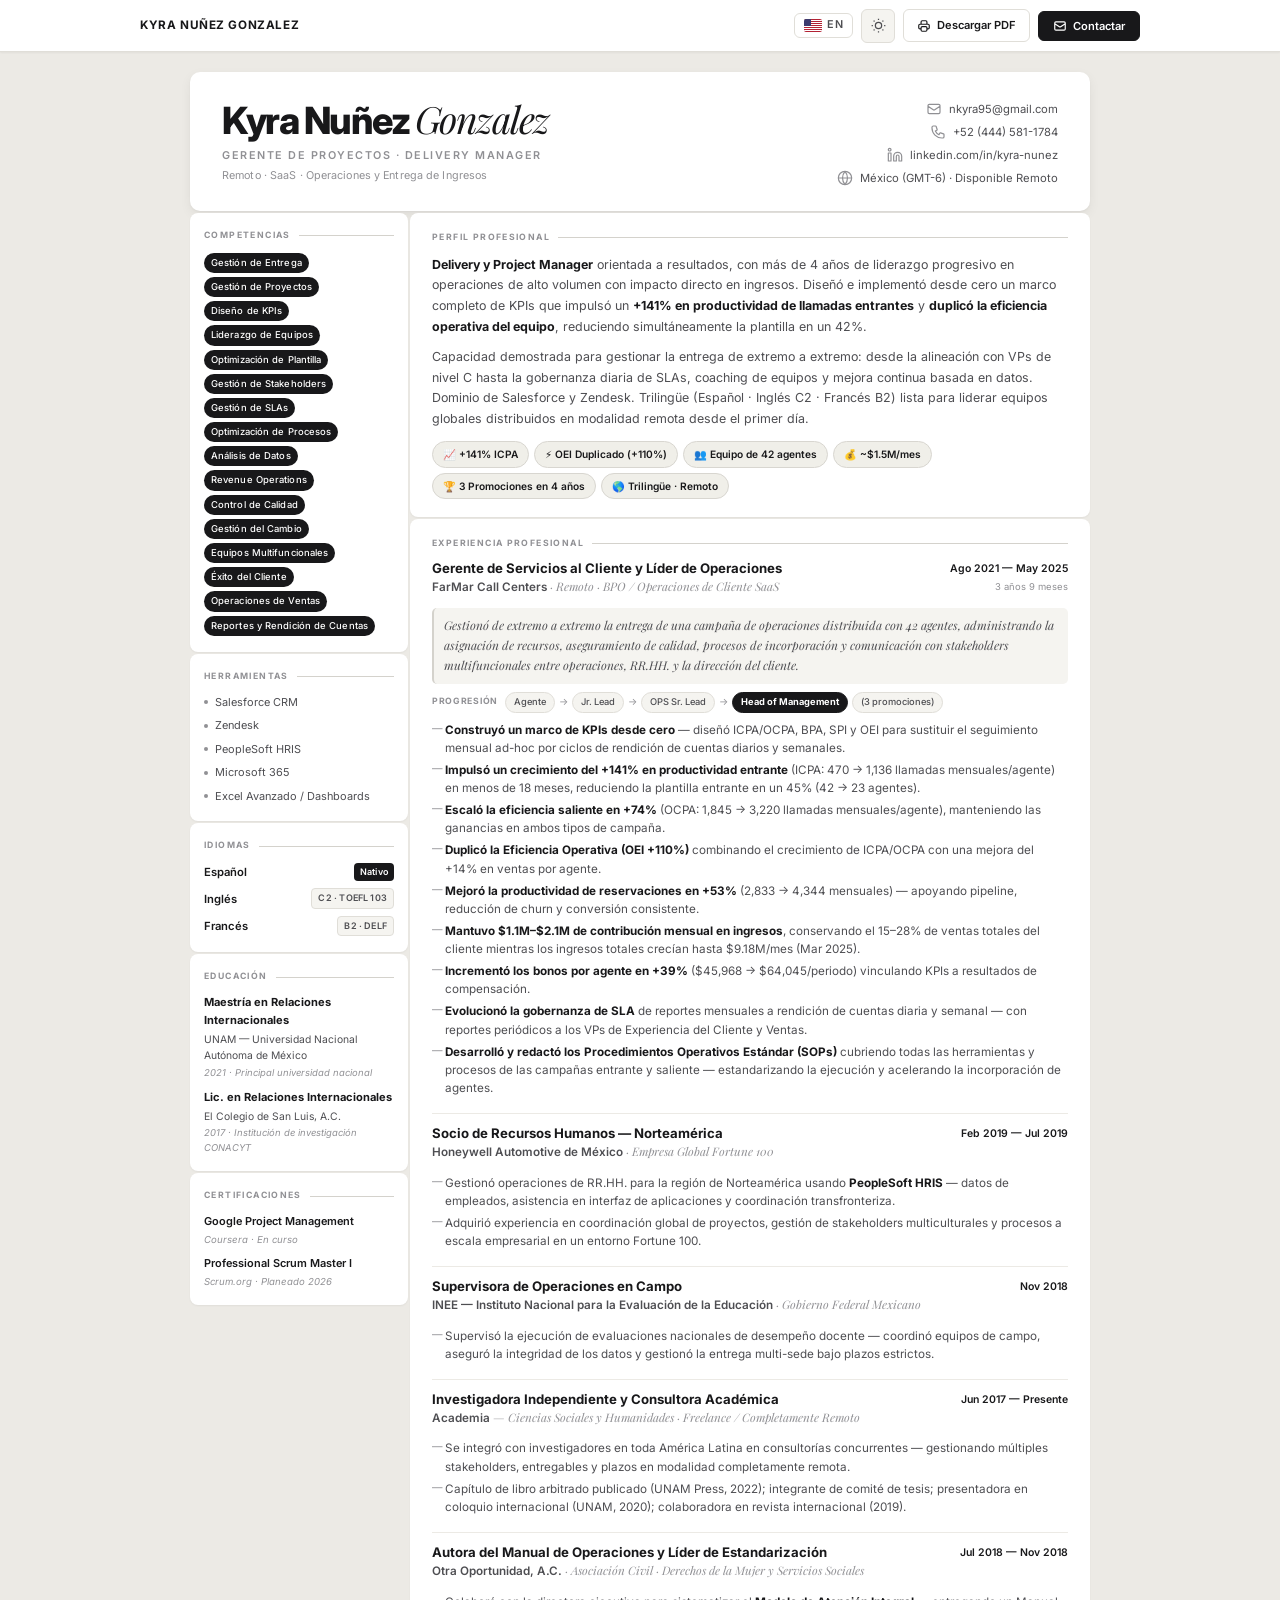
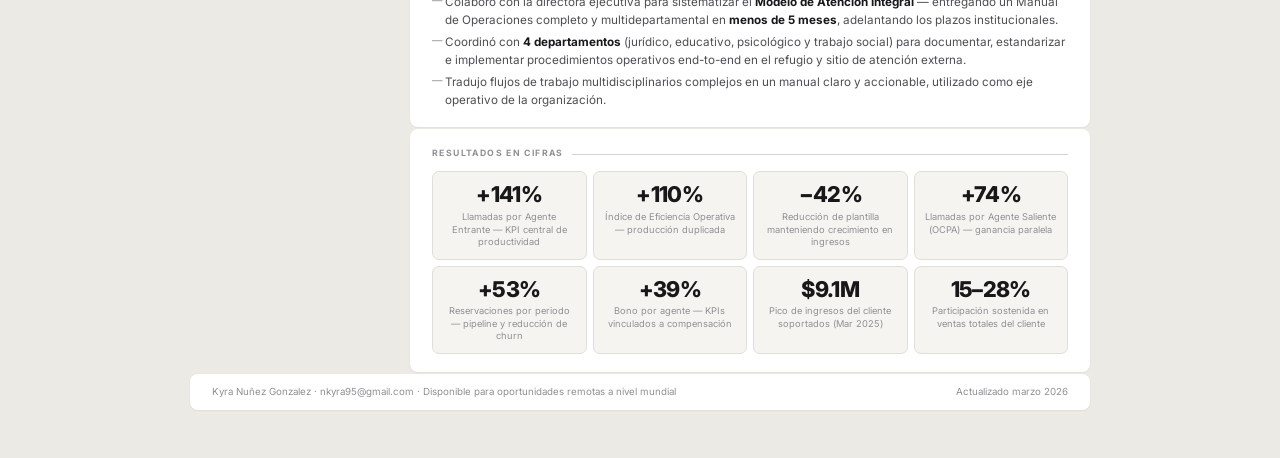
==== index-es.html @ ecb57316 "Add language switcher with flags, fix ES PDF download button" ====
<!DOCTYPE html>
<html lang="es" data-theme="light">
<head>
  <meta charset="UTF-8" />
  <meta name="viewport" content="width=device-width, initial-scale=1.0" />
  <title>Kyra Nuñez Gonzalez — Gerente de Proyectos | Delivery Manager</title>
  <link rel="preconnect" href="https://fonts.googleapis.com" />
  <link rel="preconnect" href="https://fonts.gstatic.com" crossorigin />
  <link href="https://fonts.googleapis.com/css2?family=Inter:wght@300;400;500;600;700;800&family=Playfair+Display:ital@1&display=swap" rel="stylesheet" />
  <link rel="stylesheet" href="style.css" />
</head>
<body>

  <div class="toolbar no-print">
    <div class="toolbar-inner">
      <span class="toolbar-brand">Kyra Nuñez Gonzalez</span>
      <div class="toolbar-actions">
        <a class="lang-switch no-print" href="index.html" title="View in English">
          <svg width="18" height="13" viewBox="0 0 18 13" style="border-radius:2px;display:block"><rect width="18" height="13" fill="#B22234"/><rect y="1" width="18" height="1" fill="#fff"/><rect y="3" width="18" height="1" fill="#fff"/><rect y="5" width="18" height="1" fill="#fff"/><rect y="7" width="18" height="1" fill="#fff"/><rect y="9" width="18" height="1" fill="#fff"/><rect y="11" width="18" height="1" fill="#fff"/><rect width="7" height="7" fill="#3C3B6E"/></svg>
          <span>EN</span>
        </a>
        <button class="btn-icon" id="themeToggle" title="Cambiar tema" aria-label="Cambiar tema">
          <svg id="iconSun" width="15" height="15" fill="none" viewBox="0 0 24 24" stroke="currentColor" stroke-width="2"><circle cx="12" cy="12" r="5"/><path d="M12 1v2M12 21v2M4.22 4.22l1.42 1.42M18.36 18.36l1.42 1.42M1 12h2M21 12h2M4.22 19.78l1.42-1.42M18.36 5.64l1.42-1.42"/></svg>
          <svg id="iconMoon" width="15" height="15" fill="none" viewBox="0 0 24 24" stroke="currentColor" stroke-width="2" style="display:none"><path d="M21 12.79A9 9 0 1111.21 3 7 7 0 0021 12.79z"/></svg>
        </button>
        <a class="btn-outline no-print" href="Kyra_Nunez_CV_2026_EN.pdf" download="Kyra_Nunez_CV_2026_EN.pdf">
          <svg width="14" height="14" fill="none" viewBox="0 0 24 24" stroke="currentColor" stroke-width="2"><path d="M17 17h2a2 2 0 002-2v-4a2 2 0 00-2-2H5a2 2 0 00-2 2v4a2 2 0 002 2h2m2 4h6a2 2 0 002-2v-4a2 2 0 00-2-2H9a2 2 0 00-2 2v4a2 2 0 002 2zm8-12V5a2 2 0 00-2-2H9a2 2 0 00-2 2v4h10z"/></svg>
          Descargar PDF
        </a>
        <button class="btn-primary no-print" onclick="copyEmail()">
          <svg width="14" height="14" fill="none" viewBox="0 0 24 24" stroke="currentColor" stroke-width="2"><path d="M3 8l7.89 5.26a2 2 0 002.22 0L21 8M5 19h14a2 2 0 002-2V7a2 2 0 00-2-2H5a2 2 0 00-2 2v10a2 2 0 002 2z"/></svg>
          Contactar
        </button>
      </div>
    </div>
  </div>

  <div class="cv-page-wrapper">
    <div class="cv-page">

      <header class="cv-header">
        <div class="header-left">
          <h1 class="name">Kyra Nuñez <span class="name-serif">Gonzalez</span></h1>
          <p class="title">Gerente de Proyectos · Delivery Manager</p>
          <p class="subtitle">Remoto · SaaS · Operaciones y Entrega de Ingresos</p>
        </div>
        <div class="header-right">
          <div class="contact-grid">
            <a href="mailto:nkyra95@gmail.com" class="contact-item">
              <svg class="ci-icon" fill="none" viewBox="0 0 24 24" stroke="currentColor" stroke-width="1.8"><path stroke-linecap="round" stroke-linejoin="round" d="M3 8l7.89 5.26a2 2 0 002.22 0L21 8M5 19h14a2 2 0 002-2V7a2 2 0 00-2-2H5a2 2 0 00-2 2v10a2 2 0 002 2z"/></svg>
              nkyra95@gmail.com
            </a>
            <a href="tel:+524445811784" class="contact-item">
              <svg class="ci-icon" fill="none" viewBox="0 0 24 24" stroke="currentColor" stroke-width="1.8"><path stroke-linecap="round" stroke-linejoin="round" d="M3 5a2 2 0 012-2h3.28a1 1 0 01.948.684l1.498 4.493a1 1 0 01-.502 1.21l-2.257 1.13a11.042 11.042 0 005.516 5.516l1.13-2.257a1 1 0 011.21-.502l4.493 1.498a1 1 0 01.684.949V19a2 2 0 01-2 2h-1C9.716 21 3 14.284 3 6V5z"/></svg>
              +52 (444) 581-1784
            </a>
            <a href="https://www.linkedin.com/in/kyra-n%C3%BA%C3%B1ez-gonz%C3%A1lez-5ab822146/" target="_blank" class="contact-item">
              <svg class="ci-icon" fill="none" viewBox="0 0 24 24" stroke="currentColor" stroke-width="1.8"><path stroke-linecap="round" stroke-linejoin="round" d="M16 8a6 6 0 016 6v7h-4v-7a2 2 0 00-2-2 2 2 0 00-2 2v7h-4v-7a6 6 0 016-6zM2 9h4v12H2z"/><circle cx="4" cy="4" r="2" stroke="currentColor" stroke-width="1.8"/></svg>
              linkedin.com/in/kyra-nunez
            </a>
            <div class="contact-item">
              <svg class="ci-icon" fill="none" viewBox="0 0 24 24" stroke="currentColor" stroke-width="1.8"><circle cx="12" cy="12" r="10"/><path d="M2 12h20M12 2a15.3 15.3 0 010 20M12 2a15.3 15.3 0 000 20"/></svg>
              México (GMT-6) · Disponible Remoto
            </div>
          </div>
        </div>
      </header>

      <div class="cv-body">

        <aside class="cv-sidebar">
          <div class="sidebar-card">
            <h2 class="section-heading">Competencias</h2>
            <div class="tag-grid">
              <span class="tag">Gestión de Entrega</span>
              <span class="tag">Gestión de Proyectos</span>
              <span class="tag">Diseño de KPIs</span>
              <span class="tag">Liderazgo de Equipos</span>
              <span class="tag">Optimización de Plantilla</span>
              <span class="tag">Gestión de Stakeholders</span>
              <span class="tag">Gestión de SLAs</span>
              <span class="tag">Optimización de Procesos</span>
              <span class="tag">Análisis de Datos</span>
              <span class="tag">Revenue Operations</span>
              <span class="tag">Control de Calidad</span>
              <span class="tag">Gestión del Cambio</span>
              <span class="tag">Equipos Multifuncionales</span>
              <span class="tag">Éxito del Cliente</span>
              <span class="tag">Operaciones de Ventas</span>
              <span class="tag">Reportes y Rendición de Cuentas</span>
            </div>
          </div>
          <div class="sidebar-card">
            <h2 class="section-heading">Herramientas</h2>
            <ul class="tool-list">
              <li class="tool-row"><span class="tool-dot"></span>Salesforce CRM</li>
              <li class="tool-row"><span class="tool-dot"></span>Zendesk</li>
              <li class="tool-row"><span class="tool-dot"></span>PeopleSoft HRIS</li>
              <li class="tool-row"><span class="tool-dot"></span>Microsoft 365</li>
              <li class="tool-row"><span class="tool-dot"></span>Excel Avanzado / Dashboards</li>
            </ul>
          </div>
          <div class="sidebar-card">
            <h2 class="section-heading">Idiomas</h2>
            <ul class="lang-list">
              <li class="lang-row"><span class="lang-name">Español</span><span class="lang-badge badge-native">Nativo</span></li>
              <li class="lang-row"><span class="lang-name">Inglés</span><span class="lang-badge badge-c2">C2 · TOEFL 103</span></li>
              <li class="lang-row"><span class="lang-name">Francés</span><span class="lang-badge badge-b2">B2 · DELF</span></li>
            </ul>
          </div>
          <div class="sidebar-card">
            <h2 class="section-heading">Educación</h2>
            <ul class="edu-list">
              <li>
                <p class="edu-degree">Maestría en Relaciones Internacionales</p>
                <p class="edu-school">UNAM — Universidad Nacional Autónoma de México</p>
                <p class="edu-year">2021 · Principal universidad nacional</p>
              </li>
              <li>
                <p class="edu-degree">Lic. en Relaciones Internacionales</p>
                <p class="edu-school">El Colegio de San Luis, A.C.</p>
                <p class="edu-year">2017 · Institución de investigación CONACYT</p>
              </li>
            </ul>
          </div>
          <div class="sidebar-card">
            <h2 class="section-heading">Certificaciones</h2>
            <ul class="cert-list">
              <li><p class="cert-name">Google Project Management</p><p class="cert-sub">Coursera · En curso</p></li>
              <li><p class="cert-name">Professional Scrum Master I</p><p class="cert-sub">Scrum.org · Planeado 2026</p></li>
            </ul>
          </div>
        </aside>

        <main class="cv-main">
          <div class="main-card">
            <h2 class="section-heading">Perfil Profesional</h2>
            <p class="summary-text"><strong>Delivery y Project Manager</strong> orientada a resultados, con más de 4 años de liderazgo progresivo en operaciones de alto volumen con impacto directo en ingresos. Diseñó e implementó desde cero un marco completo de KPIs que impulsó un <strong>+141% en productividad de llamadas entrantes</strong> y <strong>duplicó la eficiencia operativa del equipo</strong>, reduciendo simultáneamente la plantilla en un 42%.</p>
            <p class="summary-text">Capacidad demostrada para gestionar la entrega de extremo a extremo: desde la alineación con VPs de nivel C hasta la gobernanza diaria de SLAs, coaching de equipos y mejora continua basada en datos. Dominio de Salesforce y Zendesk. Trilingüe (Español · Inglés C2 · Francés B2) lista para liderar equipos globales distribuidos en modalidad remota desde el primer día.</p>
            <div class="chips">
              <span class="chip">📈 +141% ICPA</span>
              <span class="chip">⚡ OEI Duplicado (+110%)</span>
              <span class="chip">👥 Equipo de 42 agentes</span>
              <span class="chip">💰 ~$1.5M/mes</span>
              <span class="chip">🏆 3 Promociones en 4 años</span>
              <span class="chip">🌎 Trilingüe · Remoto</span>
            </div>
          </div>

          <div class="main-card">
            <h2 class="section-heading">Experiencia Profesional</h2>

            <div class="job">
              <div class="job-header">
                <div>
                  <h3 class="job-title">Gerente de Servicios al Cliente y Líder de Operaciones</h3>
                  <p class="job-company"><strong>FarMar Call Centers</strong> · Remoto · BPO / Operaciones de Cliente SaaS</p>
                </div>
                <div class="job-meta">
                  <span class="job-dates">Ago 2021 — May 2025</span>
                  <span class="job-tenure">3 años 9 meses</span>
                </div>
              </div>
              <p class="job-overview">Gestionó de extremo a extremo la entrega de una campaña de operaciones distribuida con 42 agentes, administrando la asignación de recursos, aseguramiento de calidad, procesos de incorporación y comunicación con stakeholders multifuncionales entre operaciones, RR.HH. y la dirección del cliente.</p>
              <div class="job-progression">
                <span class="prog-label">Progresión</span>
                <span class="prog-step">Agente</span><span class="prog-arrow">→</span>
                <span class="prog-step">Jr. Lead</span><span class="prog-arrow">→</span>
                <span class="prog-step">OPS Sr. Lead</span><span class="prog-arrow">→</span>
                <span class="prog-step final">Head of Management</span>
                <span class="prog-step">(3 promociones)</span>
              </div>
              <ul class="job-bullets">
                <li><strong>Construyó un marco de KPIs desde cero</strong> — diseñó ICPA/OCPA, BPA, SPI y OEI para sustituir el seguimiento mensual ad-hoc por ciclos de rendición de cuentas diarios y semanales.</li>
                <li><strong>Impulsó un crecimiento del +141% en productividad entrante</strong> (ICPA: 470 → 1,136 llamadas mensuales/agente) en menos de 18 meses, reduciendo la plantilla entrante en un 45% (42 → 23 agentes).</li>
                <li><strong>Escaló la eficiencia saliente en +74%</strong> (OCPA: 1,845 → 3,220 llamadas mensuales/agente), manteniendo las ganancias en ambos tipos de campaña.</li>
                <li><strong>Duplicó la Eficiencia Operativa (OEI +110%)</strong> combinando el crecimiento de ICPA/OCPA con una mejora del +14% en ventas por agente.</li>
                <li><strong>Mejoró la productividad de reservaciones en +53%</strong> (2,833 → 4,344 mensuales) — apoyando pipeline, reducción de churn y conversión consistente.</li>
                <li><strong>Mantuvo $1.1M–$2.1M de contribución mensual en ingresos</strong>, conservando el 15–28% de ventas totales del cliente mientras los ingresos totales crecían hasta $9.18M/mes (Mar 2025).</li>
                <li><strong>Incrementó los bonos por agente en +39%</strong> ($45,968 → $64,045/periodo) vinculando KPIs a resultados de compensación.</li>
                <li><strong>Evolucionó la gobernanza de SLA</strong> de reportes mensuales a rendición de cuentas diaria y semanal — con reportes periódicos a los VPs de Experiencia del Cliente y Ventas.</li>
                <li><strong>Desarrolló y redactó los Procedimientos Operativos Estándar (SOPs)</strong> cubriendo todas las herramientas y procesos de las campañas entrante y saliente — estandarizando la ejecución y acelerando la incorporación de agentes.</li>
              </ul>
            </div>

            <div class="job-divider"></div>

            <div class="job">
              <div class="job-header">
                <div>
                  <h3 class="job-title">Socio de Recursos Humanos — Norteamérica</h3>
                  <p class="job-company"><strong>Honeywell Automotive de México</strong> · Empresa Global Fortune 100</p>
                </div>
                <div class="job-meta"><span class="job-dates">Feb 2019 — Jul 2019</span></div>
              </div>
              <ul class="job-bullets">
                <li>Gestionó operaciones de RR.HH. para la región de Norteamérica usando <strong>PeopleSoft HRIS</strong> — datos de empleados, asistencia en interfaz de aplicaciones y coordinación transfronteriza.</li>
                <li>Adquirió experiencia en coordinación global de proyectos, gestión de stakeholders multiculturales y procesos a escala empresarial en un entorno Fortune 100.</li>
              </ul>
            </div>

            <div class="job-divider"></div>

            <div class="job">
              <div class="job-header">
                <div>
                  <h3 class="job-title">Supervisora de Operaciones en Campo</h3>
                  <p class="job-company"><strong>INEE — Instituto Nacional para la Evaluación de la Educación</strong> · Gobierno Federal Mexicano</p>
                </div>
                <div class="job-meta"><span class="job-dates">Nov 2018</span></div>
              </div>
              <ul class="job-bullets">
                <li>Supervisó la ejecución de evaluaciones nacionales de desempeño docente — coordinó equipos de campo, aseguró la integridad de los datos y gestionó la entrega multi-sede bajo plazos estrictos.</li>
              </ul>
            </div>

            <div class="job-divider"></div>

            <div class="job">
              <div class="job-header">
                <div>
                  <h3 class="job-title">Investigadora Independiente y Consultora Académica</h3>
                  <p class="job-company"><strong>Academia</strong> — Ciencias Sociales y Humanidades · Freelance / Completamente Remoto</p>
                </div>
                <div class="job-meta"><span class="job-dates">Jun 2017 — Presente</span></div>
              </div>
              <ul class="job-bullets">
                <li>Se integró con investigadores en toda América Latina en consultorías concurrentes — gestionando múltiples stakeholders, entregables y plazos en modalidad completamente remota.</li>
                <li>Capítulo de libro arbitrado publicado (UNAM Press, 2022); integrante de comité de tesis; presentadora en coloquio internacional (UNAM, 2020); colaboradora en revista internacional (2019).</li>
              </ul>
            </div>

            <div class="job-divider"></div>

            <div class="job">
              <div class="job-header">
                <div>
                  <h3 class="job-title">Autora del Manual de Operaciones y Líder de Estandarización</h3>
                  <p class="job-company"><strong>Otra Oportunidad, A.C.</strong> · Asociación Civil · Derechos de la Mujer y Servicios Sociales</p>
                </div>
                <div class="job-meta"><span class="job-dates">Jul 2018 — Nov 2018</span></div>
              </div>
              <ul class="job-bullets">
                <li>Colaboró con la directora ejecutiva para sistematizar el <strong>Modelo de Atención Integral</strong> — entregando un Manual de Operaciones completo y multidepartamental en <strong>menos de 5 meses</strong>, adelantando los plazos institucionales.</li>
                <li>Coordinó con <strong>4 departamentos</strong> (jurídico, educativo, psicológico y trabajo social) para documentar, estandarizar e implementar procedimientos operativos end-to-end en el refugio y sitio de atención externa.</li>
                <li>Tradujo flujos de trabajo multidisciplinarios complejos en un manual claro y accionable, utilizado como eje operativo de la organización.</li>
              </ul>
            </div>
          </div>

          <div class="main-card">
            <h2 class="section-heading">Resultados en Cifras</h2>
            <div class="achievements-grid">
              <div class="achievement-card"><div class="achievement-metric">+141%</div><div class="achievement-label">Llamadas por Agente Entrante — KPI central de productividad</div></div>
              <div class="achievement-card"><div class="achievement-metric">+110%</div><div class="achievement-label">Índice de Eficiencia Operativa — producción duplicada</div></div>
              <div class="achievement-card"><div class="achievement-metric">−42%</div><div class="achievement-label">Reducción de plantilla manteniendo crecimiento en ingresos</div></div>
              <div class="achievement-card"><div class="achievement-metric">+74%</div><div class="achievement-label">Llamadas por Agente Saliente (OCPA) — ganancia paralela</div></div>
              <div class="achievement-card"><div class="achievement-metric">+53%</div><div class="achievement-label">Reservaciones por periodo — pipeline y reducción de churn</div></div>
              <div class="achievement-card"><div class="achievement-metric">+39%</div><div class="achievement-label">Bono por agente — KPIs vinculados a compensación</div></div>
              <div class="achievement-card"><div class="achievement-metric">$9.1M</div><div class="achievement-label">Pico de ingresos del cliente soportados (Mar 2025)</div></div>
              <div class="achievement-card"><div class="achievement-metric">15–28%</div><div class="achievement-label">Participación sostenida en ventas totales del cliente</div></div>
            </div>
          </div>
        </main>
      </div>

      <footer class="cv-footer no-print">
        <span>Kyra Nuñez Gonzalez · nkyra95@gmail.com · Disponible para oportunidades remotas a nivel mundial</span>
        <span>Actualizado marzo 2026</span>
      </footer>
    </div>
  </div>

  <script src="app.js"></script>
</body>
</html>
---- style.css ----
/* ═══════════════════════════════════════════════════════════
   KYRA NUÑEZ GONZALEZ — CV 2026
   Design: Editorial × Tech Industry
   B&W typographic contrast · Cards on warm gray · Dark mode
   ═══════════════════════════════════════════════════════════ */

/* ── GOOGLE FONTS ── */
@import url('https://fonts.googleapis.com/css2?family=Inter:wght@300;400;500;600;700;800&family=Playfair+Display:ital@1&display=swap');

/* ── LIGHT MODE TOKENS ── */
:root {
  --bg:           #ECEAE5;
  --surface:      #FFFFFF;
  --surface-2:    #F5F4F0;
  --text-1:       #18181A;
  --text-2:       #4E4E52;
  --text-3:       #909094;
  --border:       #E0DED8;
  --border-light: #ECEAE5;
  --tag-bg:       #18181A;
  --tag-text:     #FFFFFF;
  --chip-bg:      #F0EFE9;
  --chip-border:  #D8D6D0;
  --rule:         #D4D2CC;
  --progression-bg: #F7F6F2;
  --card-shadow:  0 1px 2px rgba(0,0,0,.04), 0 4px 12px rgba(0,0,0,.06);
  --card-shadow-sm: 0 1px 2px rgba(0,0,0,.05);
  --promo-line:   #18181A;
  --font-body:    'Inter', system-ui, -apple-system, sans-serif;
  --font-serif:   'Playfair Display', Georgia, 'Times New Roman', serif;
}

/* ── DARK MODE TOKENS ── */
[data-theme="dark"] {
  --bg:           #141412;
  --surface:      #1E1E1C;
  --surface-2:    #252523;
  --text-1:       #F0EFEB;
  --text-2:       #A8A8A3;
  --text-3:       #686864;
  --border:       #2C2C2A;
  --border-light: #242422;
  --tag-bg:       #F0EFEB;
  --tag-text:     #18181A;
  --chip-bg:      #252523;
  --chip-border:  #383836;
  --rule:         #303030;
  --progression-bg: #232321;
  --card-shadow:  0 1px 2px rgba(0,0,0,.3), 0 4px 12px rgba(0,0,0,.25);
  --card-shadow-sm: 0 1px 2px rgba(0,0,0,.3);
  --promo-line:   #F0EFEB;
}

/* ── RESET ── */
*, *::before, *::after { box-sizing: border-box; margin: 0; padding: 0; }
html { font-size: 15px; scroll-behavior: smooth; }
body {
  font-family: var(--font-body);
  background: var(--bg);
  color: var(--text-1);
  line-height: 1.6;
  -webkit-font-smoothing: antialiased;
  -moz-osx-font-smoothing: grayscale;
  transition: background .25s, color .25s;
}
a { color: inherit; text-decoration: none; }
ul { list-style: none; }

/* ══════════════════════════════════════
   TOOLBAR
══════════════════════════════════════ */
.toolbar {
  position: fixed; top: 0; left: 0; right: 0;
  height: 52px;
  background: var(--surface);
  border-bottom: 1px solid var(--border);
  display: flex; align-items: center;
  z-index: 100;
  box-shadow: var(--card-shadow-sm);
  transition: background .25s, border-color .25s;
}
.toolbar-inner {
  width: 100%; max-width: 1040px;
  margin: 0 auto; padding: 0 20px;
  display: flex; align-items: center; justify-content: space-between;
}
.toolbar-brand {
  font-size: .78rem; font-weight: 700;
  letter-spacing: .05em; text-transform: uppercase;
  color: var(--text-1);
}
.toolbar-actions { display: flex; gap: 8px; align-items: center; }

.lang-switch {
  display: flex; align-items: center; gap: 5px;
  padding: 5px 9px;
  border: 1.5px solid var(--border);
  border-radius: 6px;
  background: transparent;
  color: var(--text-2);
  font-family: var(--font-body);
  font-size: .72rem; font-weight: 600;
  letter-spacing: .03em;
  text-decoration: none;
  cursor: pointer; transition: all .15s;
  line-height: 1;
}
.lang-switch:hover {
  background: var(--surface-2);
  border-color: var(--text-3);
  color: var(--text-1);
}

.btn-icon {
  width: 34px; height: 34px;
  display: flex; align-items: center; justify-content: center;
  background: var(--surface-2);
  border: 1px solid var(--border);
  border-radius: 6px;
  color: var(--text-2);
  cursor: pointer;
  transition: all .15s;
}
.btn-icon:hover { background: var(--text-1); color: var(--surface); border-color: var(--text-1); }

.btn-outline {
  display: flex; align-items: center; gap: 6px;
  text-decoration: none;
  padding: 7px 13px;
  background: var(--surface);
  border: 1.5px solid var(--border);
  border-radius: 6px;
  color: var(--text-1);
  font-family: var(--font-body);
  font-size: .74rem; font-weight: 600;
  cursor: pointer; transition: all .15s;
}
.btn-outline:hover { background: var(--text-1); color: var(--surface); border-color: var(--text-1); }

.btn-primary {
  display: flex; align-items: center; gap: 6px;
  padding: 7px 14px;
  background: var(--text-1);
  border: 1.5px solid var(--text-1);
  border-radius: 6px;
  color: var(--surface);
  font-family: var(--font-body);
  font-size: .74rem; font-weight: 600;
  cursor: pointer; transition: all .15s;
}
.btn-primary:hover { opacity: .82; }

/* ══════════════════════════════════════
   PAGE WRAPPER
══════════════════════════════════════ */
.cv-page-wrapper {
  padding: 72px 16px 48px;
  display: flex; justify-content: center;
  min-height: 100vh;
}
.cv-page {
  width: 900px; max-width: 100%;
  display: flex; flex-direction: column;
  gap: 2px;
}

/* ══════════════════════════════════════
   HEADER CARD
══════════════════════════════════════ */
.cv-header {
  background: var(--surface);
  border-radius: 10px;
  box-shadow: var(--card-shadow);
  padding: 28px 32px 24px;
  display: flex; align-items: flex-start;
  justify-content: space-between; gap: 24px;
  transition: background .25s, box-shadow .25s;
}
.header-left {}
.name {
  font-size: 2.5rem; font-weight: 800;
  letter-spacing: -.04em; line-height: 1;
  color: var(--text-1);
}
.name-serif {
  font-family: var(--font-serif);
  font-weight: 400;
  font-style: italic;
}
.title {
  margin-top: 7px;
  font-size: .72rem; font-weight: 600;
  letter-spacing: .14em; text-transform: uppercase;
  color: var(--text-3);
}
.subtitle {
  margin-top: 3px;
  font-size: .72rem;
  color: var(--text-3);
  letter-spacing: .01em;
}
.header-right { flex-shrink: 0; }
.contact-grid {
  display: flex; flex-direction: column;
  gap: 5px; align-items: flex-end;
}
.contact-item {
  display: flex; align-items: center; gap: 7px;
  font-size: .75rem; color: var(--text-2);
  transition: color .15s;
}
.contact-item:hover { color: var(--text-1); }
.ci-icon {
  width: 16px; height: 16px; flex-shrink: 0;
  color: var(--text-3);
}

/* ══════════════════════════════════════
   BODY GRID
══════════════════════════════════════ */
.cv-body {
  display: grid;
  grid-template-columns: 218px 1fr;
  gap: 2px;
  align-items: start;
}

/* ── SIDEBAR ── */
.cv-sidebar {
  display: flex; flex-direction: column; gap: 2px;
}
.sidebar-card {
  background: var(--surface);
  border-radius: 8px;
  box-shadow: var(--card-shadow-sm);
  padding: 16px 14px;
  transition: background .25s;
}

/* ── MAIN ── */
.cv-main {
  display: flex; flex-direction: column; gap: 2px;
}
.main-card {
  background: var(--surface);
  border-radius: 8px;
  box-shadow: var(--card-shadow-sm);
  padding: 18px 22px;
  transition: background .25s;
}

/* ══════════════════════════════════════
   SECTION HEADINGS — editorial rule style
══════════════════════════════════════ */
.section-heading {
  font-size: .58rem; font-weight: 700;
  letter-spacing: .16em; text-transform: uppercase;
  color: var(--text-3);
  display: flex; align-items: center; gap: 8px;
  margin-bottom: 10px;
}
.section-heading::after {
  content: '';
  flex: 1; height: 1px;
  background: var(--rule);
}

/* ══════════════════════════════════════
   SIDEBAR COMPONENTS
══════════════════════════════════════ */

/* Tags */
.tag-grid { display: flex; flex-wrap: wrap; gap: 4px; }
.tag {
  display: inline-block;
  padding: 3px 7px;
  background: var(--tag-bg);
  color: var(--tag-text);
  border-radius: 100px;
  font-size: .63rem; font-weight: 500;
  line-height: 1.5;
  letter-spacing: .01em;
  transition: background .25s, color .25s;
}

/* Tools */
.tool-list { display: flex; flex-direction: column; gap: 6px; }
.tool-row {
  display: flex; align-items: center; gap: 7px;
  font-size: .73rem; color: var(--text-2);
}
.tool-dot {
  width: 4px; height: 4px; flex-shrink: 0;
  background: var(--text-3); border-radius: 50%;
}

/* Languages */
.lang-list { display: flex; flex-direction: column; gap: 7px; }
.lang-row {
  display: flex; align-items: center;
  justify-content: space-between;
}
.lang-name { font-size: .75rem; font-weight: 600; color: var(--text-1); }
.lang-badge {
  font-size: .6rem; font-weight: 600;
  padding: 2px 6px; border-radius: 4px;
  letter-spacing: .02em;
}
.badge-native { background: var(--text-1); color: var(--surface); }
.badge-c2 { background: var(--surface-2); color: var(--text-2); border: 1px solid var(--border); }
.badge-b2 { background: var(--surface-2); color: var(--text-2); border: 1px solid var(--border); }

/* Education */
.edu-list { display: flex; flex-direction: column; gap: 9px; }
.edu-degree { font-size: .74rem; font-weight: 700; color: var(--text-1); }
.edu-school { font-size: .69rem; color: var(--text-2); margin-top: 1px; }
.edu-year   { font-size: .63rem; color: var(--text-3); margin-top: 1px; font-style: italic; }

/* Certifications */
.cert-list { display: flex; flex-direction: column; gap: 8px; }
.cert-name { font-size: .73rem; font-weight: 600; color: var(--text-1); }
.cert-sub  { font-size: .64rem; color: var(--text-3); margin-top: 1px; font-style: italic; }

/* ══════════════════════════════════════
   SUMMARY
══════════════════════════════════════ */
.summary-text {
  font-size: .83rem; line-height: 1.65;
  color: var(--text-2); margin-bottom: 10px;
}
.summary-text strong { color: var(--text-1); font-weight: 700; }
.summary-text:last-of-type { margin-bottom: 12px; }
.chips {
  display: flex; flex-wrap: wrap; gap: 5px;
}
.chip {
  display: inline-flex; align-items: center; gap: 4px;
  padding: 4px 10px;
  background: var(--chip-bg);
  border: 1px solid var(--chip-border);
  border-radius: 100px;
  font-size: .68rem; font-weight: 600;
  color: var(--text-1);
  transition: background .25s, border-color .25s;
}
.chip-icon { width: 11px; height: 11px; flex-shrink: 0; }

/* ══════════════════════════════════════
   EXPERIENCE
══════════════════════════════════════ */
.job { margin-bottom: 16px; }
.job:last-child { margin-bottom: 0; }

.job-header {
  display: flex; align-items: flex-start;
  justify-content: space-between; gap: 10px;
  margin-bottom: 4px;
}
.job-title {
  font-size: .88rem; font-weight: 700;
  color: var(--text-1); line-height: 1.2;
}
.job-meta {
  display: flex; flex-direction: column; align-items: flex-end;
  flex-shrink: 0;
}
.job-dates {
  font-size: .7rem; font-weight: 600;
  color: var(--text-1); white-space: nowrap;
}
.job-tenure {
  font-size: .63rem; color: var(--text-3);
  margin-top: 1px;
}
.job-company {
  font-family: var(--font-serif);
  font-style: italic;
  font-size: .78rem; color: var(--text-3);
  margin-bottom: 8px;
}
.job-company strong { font-family: var(--font-body); font-style: normal; font-weight: 600; color: var(--text-2); }

/* Job overview — editorial lede */
.job-overview {
  font-family: var(--font-serif);
  font-style: italic;
  font-size: .8rem; line-height: 1.65;
  color: var(--text-2);
  margin-bottom: 8px;
  padding: 8px 10px;
  background: var(--surface-2);
  border-radius: 5px;
  border-left: 2px solid var(--rule);
}

/* Career progression */
.job-progression {
  font-size: .66rem;
  margin-bottom: 8px;
  display: flex; align-items: center; gap: 4px;
  flex-wrap: wrap;
}
.prog-label {
  font-weight: 700; color: var(--text-3);
  font-size: .58rem; letter-spacing: .08em; text-transform: uppercase;
  margin-right: 3px;
}
.prog-step {
  display: inline-flex; align-items: center;
  padding: 2px 8px;
  background: var(--surface-2);
  border: 1px solid var(--border);
  border-radius: 100px;
  font-size: .62rem; font-weight: 500;
  color: var(--text-2);
  transition: background .2s, color .2s, border-color .2s;
}
.prog-step.final {
  background: var(--tag-bg);
  color: var(--tag-text);
  border-color: var(--tag-bg);
  font-weight: 700;
}
.prog-arrow { color: var(--text-3); font-size: .65rem; line-height: 1; }

/* Bullets */
.job-bullets { display: flex; flex-direction: column; gap: 4px; }
.job-bullets li {
  font-size: .78rem; color: var(--text-2);
  line-height: 1.55; padding-left: 13px;
  position: relative;
}
.job-bullets li::before {
  content: '—';
  position: absolute; left: 0;
  color: var(--text-3); font-size: .7rem; top: 0;
}
.job-bullets li strong { color: var(--text-1); font-weight: 700; }

/* Job divider */
.job-divider {
  height: 1px; background: var(--border-light);
  margin: 12px 0;
}

/* ══════════════════════════════════════
   ACHIEVEMENTS GRID
══════════════════════════════════════ */
.achievements-grid {
  display: grid;
  grid-template-columns: repeat(4, 1fr);
  gap: 6px;
}
.achievement-card {
  background: var(--surface-2);
  border: 1px solid var(--border);
  border-radius: 7px;
  padding: 12px 10px 10px;
  text-align: center;
  transition: background .15s, border-color .15s, transform .35s, opacity .35s;
}
.achievement-card.card-enter {
  opacity: 0;
  transform: translateY(10px);
}
.achievement-card.card-visible {
  opacity: 1;
  transform: translateY(0);
}
.achievement-card:hover {
  background: var(--text-1);
  border-color: var(--text-1);
}
.achievement-card:hover .achievement-metric { color: var(--surface); }
.achievement-card:hover .achievement-label  { color: rgba(255,255,255,.6); }

/* Dark mode: hover background is light (#F0EFEB), so text must be dark */
[data-theme="dark"] .achievement-card:hover .achievement-metric { color: #18181A; }
[data-theme="dark"] .achievement-card:hover .achievement-label  { color: rgba(0,0,0,.55); }
.achievement-metric {
  font-size: 1.45rem; font-weight: 800;
  letter-spacing: -.03em; line-height: 1;
  color: var(--text-1); margin-bottom: 5px;
  transition: color .15s;
}
.achievement-label {
  font-size: .62rem; color: var(--text-3);
  line-height: 1.35; transition: color .15s;
}

/* ══════════════════════════════════════
   FOOTER
══════════════════════════════════════ */
.cv-footer {
  background: var(--surface);
  border-radius: 8px;
  box-shadow: var(--card-shadow-sm);
  padding: 10px 22px;
  display: flex; justify-content: space-between; align-items: center;
  font-size: .65rem; color: var(--text-3);
  transition: background .25s;
}

/* ══════════════════════════════════════
   PRINT / PDF  —  US Letter portrait, 1 page
══════════════════════════════════════ */
@media print {
  @page { size: 8.5in 11in; margin: 0; }

  html { font-size: 7.5px; }
  body { background: #fff !important; }

  [data-theme="dark"] {
    --bg: #fff; --surface: #fff; --surface-2: #F5F4F1;
    --text-1: #111; --text-2: #444; --text-3: #888;
    --border: #DDD; --border-light: #EEE; --rule: #CCC;
    --tag-bg: #111; --tag-text: #fff;
    --chip-bg: #F0EFE9; --chip-border: #DDD;
    --card-shadow: none; --card-shadow-sm: none;
  }

  /* ── no clip, let content flow naturally to fill exactly 1 page ── */
  .no-print { display: none !important; }
  .cv-page-wrapper { padding: 0; background: #fff; min-height: 0; }
  .cv-page { width: 8.5in; max-width: none; gap: 0; }

  .cv-header {
    border-radius: 0; box-shadow: none;
    padding: 8px 14px 6px;
    border-bottom: 1px solid #DDD;
  }
  .name { font-size: 1.85rem; }
  .title { margin-top: 2px; font-size: .66rem; }
  .subtitle { font-size: .63rem; }
  .contact-item { font-size: .66rem; gap: 5px; }
  .contact-grid { gap: 2px; }
  .ci-icon { width: 12px; height: 12px; }

  .cv-body { grid-template-columns: 158px 1fr; gap: 0; }
  .sidebar-card { border-radius: 0; box-shadow: none; padding: 6px 8px; border-right: 1px solid #E8E7E3; }
  .main-card    { border-radius: 0; box-shadow: none; padding: 6px 11px; }

  .section-heading { margin-bottom: 4px; font-size: .52rem; letter-spacing: .12em; }
  .section-heading::after { height: 1px; }

  .tag { padding: 1px 5px; font-size: .56rem; }
  .tag-grid { gap: 2px; }
  .tool-list { gap: 3px; }
  .tool-row { font-size: .62rem; gap: 4px; }
  .tool-dot { width: 3px; height: 3px; }
  .lang-list { gap: 4px; }
  .lang-name { font-size: .65rem; }
  .lang-badge { font-size: .52rem; padding: 1px 5px; }
  .edu-list { gap: 5px; }
  .edu-degree { font-size: .63rem; }
  .edu-school { font-size: .58rem; }
  .edu-year   { font-size: .54rem; }
  .cert-list { gap: 4px; }
  .cert-name  { font-size: .62rem; }
  .cert-sub   { font-size: .54rem; }

  .summary-text { font-size: .72rem; line-height: 1.3; margin-bottom: 3px; }
  .summary-text:last-of-type { margin-bottom: 5px; }
  .chip { padding: 2px 6px; font-size: .57rem; }
  .chips { gap: 3px; }
  .chip-icon { width: 9px; height: 9px; }

  .job { margin-bottom: 4px; }
  .job:last-child { margin-bottom: 0; }
  .job-header { margin-bottom: 2px; }
  .job-title { font-size: .78rem; }
  .job-company { font-size: .67rem; margin-bottom: 3px; }
  .job-dates { font-size: .61rem; }
  .job-tenure { font-size: .55rem; }
  .job-overview { font-size: .65rem; padding: 3px 7px; margin-bottom: 3px; line-height: 1.26; }
  .job-progression { margin-bottom: 3px; gap: 3px; }
  .prog-label { font-size: .51rem; }
  .prog-step { padding: 1px 5px; font-size: .56rem; }
  .job-bullets { gap: 1px; }
  .job-bullets li { font-size: .66rem; line-height: 1.28; padding-left: 9px; }
  .job-bullets li::before { font-size: .62rem; }
  .job-divider { margin: 4px 0; }

  .achievements-grid { gap: 3px; grid-template-columns: repeat(4, 1fr); }
  .achievement-card { padding: 5px 4px; border-radius: 3px; }
  .achievement-card.card-enter,
  .achievement-card.card-visible { opacity: 1 !important; transform: none !important; }
  .achievement-card:hover { background: var(--surface-2); border-color: var(--border); }
  .achievement-card:hover .achievement-metric { color: var(--text-1); }
  .achievement-card:hover .achievement-label  { color: var(--text-3); }
  .achievement-metric { font-size: .92rem; margin-bottom: 2px; }
  .achievement-label  { font-size: .53rem; line-height: 1.18; }

  a { color: inherit !important; text-decoration: none !important; }
}

/* ══════════════════════════════════════
   RESPONSIVE
══════════════════════════════════════ */
@media (max-width: 720px) {
  .cv-header { flex-direction: column; gap: 14px; }
  .contact-grid { align-items: flex-start; }
  .cv-body { grid-template-columns: 1fr; }
  .achievements-grid { grid-template-columns: repeat(2, 1fr); }
  .cv-page-wrapper { padding: 60px 0 32px; }
  .cv-page { gap: 1px; }
  .cv-header, .sidebar-card, .main-card, .cv-footer {
    border-radius: 0;
  }
}

/* ── TOAST ── */
.cv-toast {
  position: fixed; bottom: 24px; left: 50%;
  transform: translateX(-50%);
  background: var(--text-1); color: var(--surface);
  padding: 9px 18px; border-radius: 7px;
  font-size: .78rem; font-weight: 600;
  box-shadow: 0 4px 20px rgba(0,0,0,.18);
  z-index: 999; animation: fadeUp .2s ease;
}
@keyframes fadeUp {
  from { opacity: 0; transform: translateX(-50%) translateY(8px); }
  to   { opacity: 1; transform: translateX(-50%) translateY(0); }
}
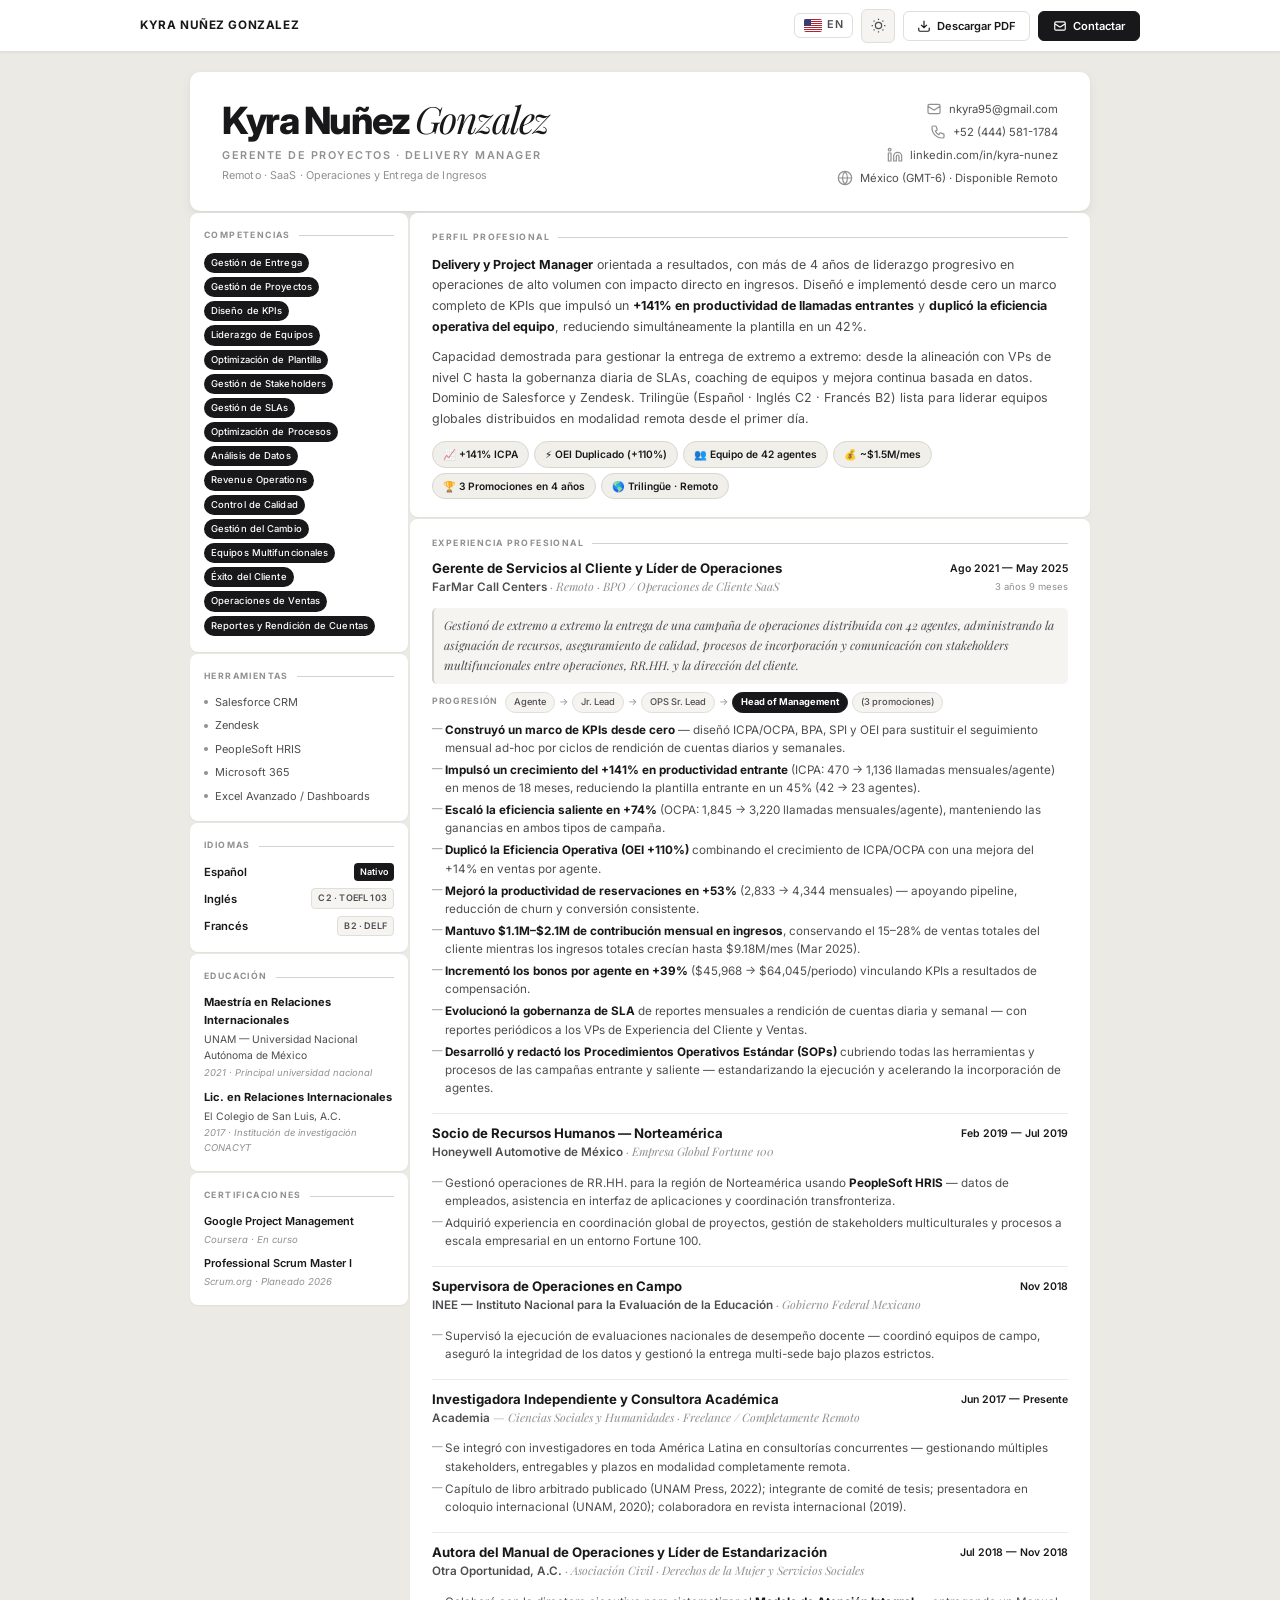
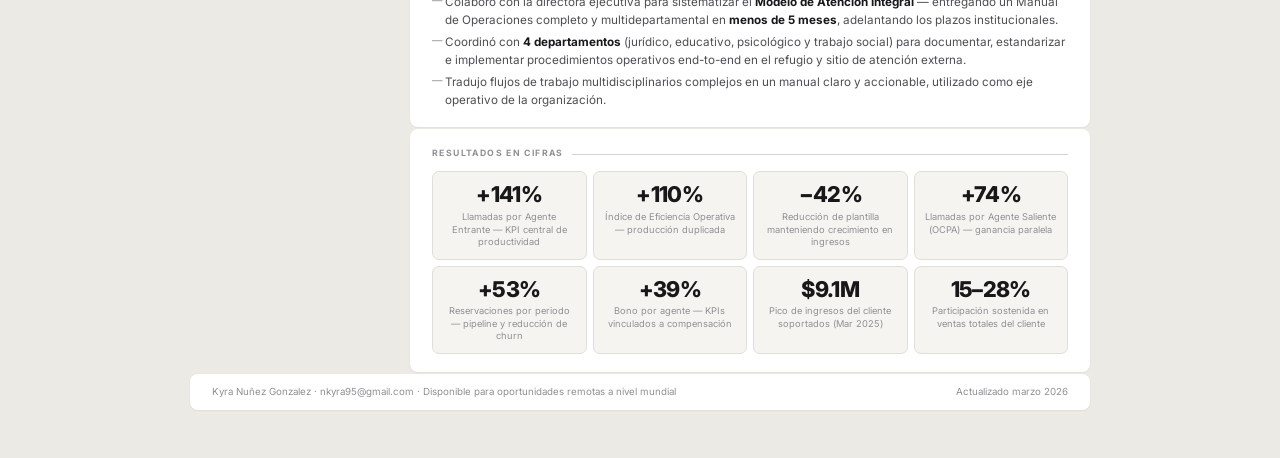
==== commit 11d0acd2: "Rewrite print CSS: portrait multi-page, respects dark/light mode and language" ====
--- a/index-es.html
+++ b/index-es.html
@@ -23,10 +23,10 @@
           <svg id="iconSun" width="15" height="15" fill="none" viewBox="0 0 24 24" stroke="currentColor" stroke-width="2"><circle cx="12" cy="12" r="5"/><path d="M12 1v2M12 21v2M4.22 4.22l1.42 1.42M18.36 18.36l1.42 1.42M1 12h2M21 12h2M4.22 19.78l1.42-1.42M18.36 5.64l1.42-1.42"/></svg>
           <svg id="iconMoon" width="15" height="15" fill="none" viewBox="0 0 24 24" stroke="currentColor" stroke-width="2" style="display:none"><path d="M21 12.79A9 9 0 1111.21 3 7 7 0 0021 12.79z"/></svg>
         </button>
-        <a class="btn-outline no-print" href="Kyra_Nunez_CV_2026_EN.pdf" download="Kyra_Nunez_CV_2026_EN.pdf">
-          <svg width="14" height="14" fill="none" viewBox="0 0 24 24" stroke="currentColor" stroke-width="2"><path d="M17 17h2a2 2 0 002-2v-4a2 2 0 00-2-2H5a2 2 0 00-2 2v4a2 2 0 002 2h2m2 4h6a2 2 0 002-2v-4a2 2 0 00-2-2H9a2 2 0 00-2 2v4a2 2 0 002 2zm8-12V5a2 2 0 00-2-2H9a2 2 0 00-2 2v4h10z"/></svg>
+        <button class="btn-outline no-print" onclick="window.print()">
+          <svg width="14" height="14" fill="none" viewBox="0 0 24 24" stroke="currentColor" stroke-width="2"><path d="M21 15v4a2 2 0 01-2 2H5a2 2 0 01-2-2v-4M7 10l5 5 5-5M12 15V3"/></svg>
           Descargar PDF
-        </a>
+        </button>
         <button class="btn-primary no-print" onclick="copyEmail()">
           <svg width="14" height="14" fill="none" viewBox="0 0 24 24" stroke="currentColor" stroke-width="2"><path d="M3 8l7.89 5.26a2 2 0 002.22 0L21 8M5 19h14a2 2 0 002-2V7a2 2 0 00-2-2H5a2 2 0 00-2 2v10a2 2 0 002 2z"/></svg>
           Contactar
--- a/style.css
+++ b/style.css
@@ -502,96 +502,62 @@
 }
 
 /* ══════════════════════════════════════
-   PRINT / PDF  —  US Letter portrait, 1 page
+   PRINT / PDF  —  Letter portrait, multi-page, respects theme
 ══════════════════════════════════════ */
 @media print {
-  @page { size: 8.5in 11in; margin: 0; }
-
-  html { font-size: 7.5px; }
-  body { background: #fff !important; }
-
-  [data-theme="dark"] {
-    --bg: #fff; --surface: #fff; --surface-2: #F5F4F1;
-    --text-1: #111; --text-2: #444; --text-3: #888;
-    --border: #DDD; --border-light: #EEE; --rule: #CCC;
-    --tag-bg: #111; --tag-text: #fff;
-    --chip-bg: #F0EFE9; --chip-border: #DDD;
-    --card-shadow: none; --card-shadow-sm: none;
+  @page { size: letter portrait; margin: 0.4in 0.35in; }
+
+  /* Force backgrounds & colors to print exactly as on screen */
+  *, *::before, *::after {
+    -webkit-print-color-adjust: exact !important;
+    print-color-adjust: exact !important;
   }
 
-  /* ── no clip, let content flow naturally to fill exactly 1 page ── */
+  /* Hide non-print elements */
   .no-print { display: none !important; }
-  .cv-page-wrapper { padding: 0; background: #fff; min-height: 0; }
-  .cv-page { width: 8.5in; max-width: none; gap: 0; }
-
+
+  /* Remove wrapper chrome, keep background from theme */
+  .cv-page-wrapper { padding: 0; min-height: 0; background: var(--bg); }
+  .cv-page { width: 100%; max-width: none; gap: 1px; }
+
+  /* Header */
   .cv-header {
     border-radius: 0; box-shadow: none;
-    padding: 8px 14px 6px;
-    border-bottom: 1px solid #DDD;
+    padding: 14px 18px 12px;
+    border-bottom: 1px solid var(--border);
   }
-  .name { font-size: 1.85rem; }
-  .title { margin-top: 2px; font-size: .66rem; }
-  .subtitle { font-size: .63rem; }
-  .contact-item { font-size: .66rem; gap: 5px; }
-  .contact-grid { gap: 2px; }
-  .ci-icon { width: 12px; height: 12px; }
-
-  .cv-body { grid-template-columns: 158px 1fr; gap: 0; }
-  .sidebar-card { border-radius: 0; box-shadow: none; padding: 6px 8px; border-right: 1px solid #E8E7E3; }
-  .main-card    { border-radius: 0; box-shadow: none; padding: 6px 11px; }
-
-  .section-heading { margin-bottom: 4px; font-size: .52rem; letter-spacing: .12em; }
-  .section-heading::after { height: 1px; }
-
-  .tag { padding: 1px 5px; font-size: .56rem; }
-  .tag-grid { gap: 2px; }
-  .tool-list { gap: 3px; }
-  .tool-row { font-size: .62rem; gap: 4px; }
-  .tool-dot { width: 3px; height: 3px; }
-  .lang-list { gap: 4px; }
-  .lang-name { font-size: .65rem; }
-  .lang-badge { font-size: .52rem; padding: 1px 5px; }
-  .edu-list { gap: 5px; }
-  .edu-degree { font-size: .63rem; }
-  .edu-school { font-size: .58rem; }
-  .edu-year   { font-size: .54rem; }
-  .cert-list { gap: 4px; }
-  .cert-name  { font-size: .62rem; }
-  .cert-sub   { font-size: .54rem; }
-
-  .summary-text { font-size: .72rem; line-height: 1.3; margin-bottom: 3px; }
-  .summary-text:last-of-type { margin-bottom: 5px; }
-  .chip { padding: 2px 6px; font-size: .57rem; }
-  .chips { gap: 3px; }
-  .chip-icon { width: 9px; height: 9px; }
-
-  .job { margin-bottom: 4px; }
-  .job:last-child { margin-bottom: 0; }
-  .job-header { margin-bottom: 2px; }
-  .job-title { font-size: .78rem; }
-  .job-company { font-size: .67rem; margin-bottom: 3px; }
-  .job-dates { font-size: .61rem; }
-  .job-tenure { font-size: .55rem; }
-  .job-overview { font-size: .65rem; padding: 3px 7px; margin-bottom: 3px; line-height: 1.26; }
-  .job-progression { margin-bottom: 3px; gap: 3px; }
-  .prog-label { font-size: .51rem; }
-  .prog-step { padding: 1px 5px; font-size: .56rem; }
-  .job-bullets { gap: 1px; }
-  .job-bullets li { font-size: .66rem; line-height: 1.28; padding-left: 9px; }
-  .job-bullets li::before { font-size: .62rem; }
-  .job-divider { margin: 4px 0; }
-
-  .achievements-grid { gap: 3px; grid-template-columns: repeat(4, 1fr); }
-  .achievement-card { padding: 5px 4px; border-radius: 3px; }
+
+  /* Body grid — natural width */
+  .cv-body { gap: 0; }
+  .sidebar-card {
+    border-radius: 0; box-shadow: none;
+    padding: 10px 12px;
+    border-right: 1px solid var(--border);
+  }
+  .main-card {
+    border-radius: 0; box-shadow: none;
+    padding: 10px 16px;
+  }
+
+  /* Prevent awkward page breaks */
+  .cv-header { break-inside: avoid; }
+  .job { break-inside: avoid; }
+  .achievements-grid { break-inside: avoid; }
+  .achievement-card { break-inside: avoid; }
+  .sidebar-card { break-inside: avoid; }
+
+  /* Achievement cards always visible (override JS animation) */
   .achievement-card.card-enter,
   .achievement-card.card-visible { opacity: 1 !important; transform: none !important; }
+
+  /* Remove hover states */
   .achievement-card:hover { background: var(--surface-2); border-color: var(--border); }
   .achievement-card:hover .achievement-metric { color: var(--text-1); }
   .achievement-card:hover .achievement-label  { color: var(--text-3); }
-  .achievement-metric { font-size: .92rem; margin-bottom: 2px; }
-  .achievement-label  { font-size: .53rem; line-height: 1.18; }
-
+
+  /* Links & footer */
   a { color: inherit !important; text-decoration: none !important; }
+  .cv-footer { box-shadow: none; border-top: 1px solid var(--border); }
 }
 
 /* ══════════════════════════════════════
